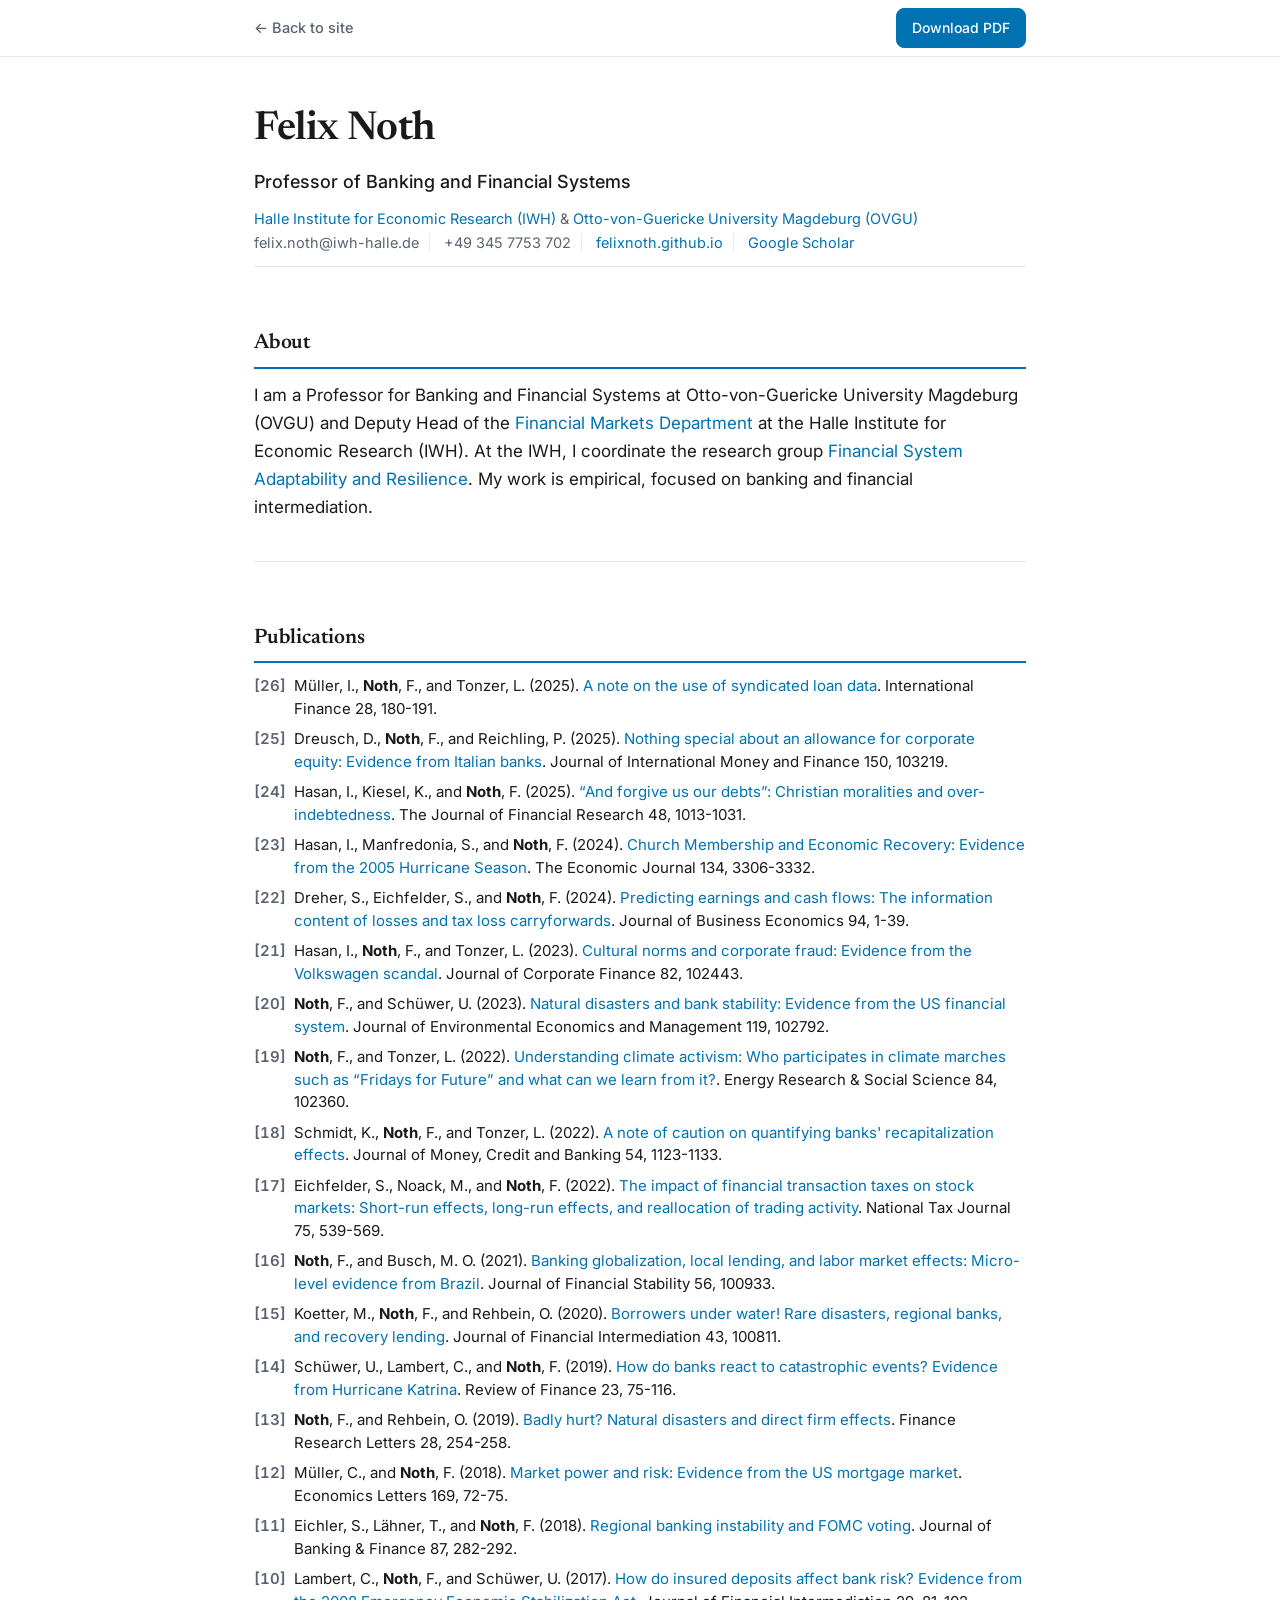
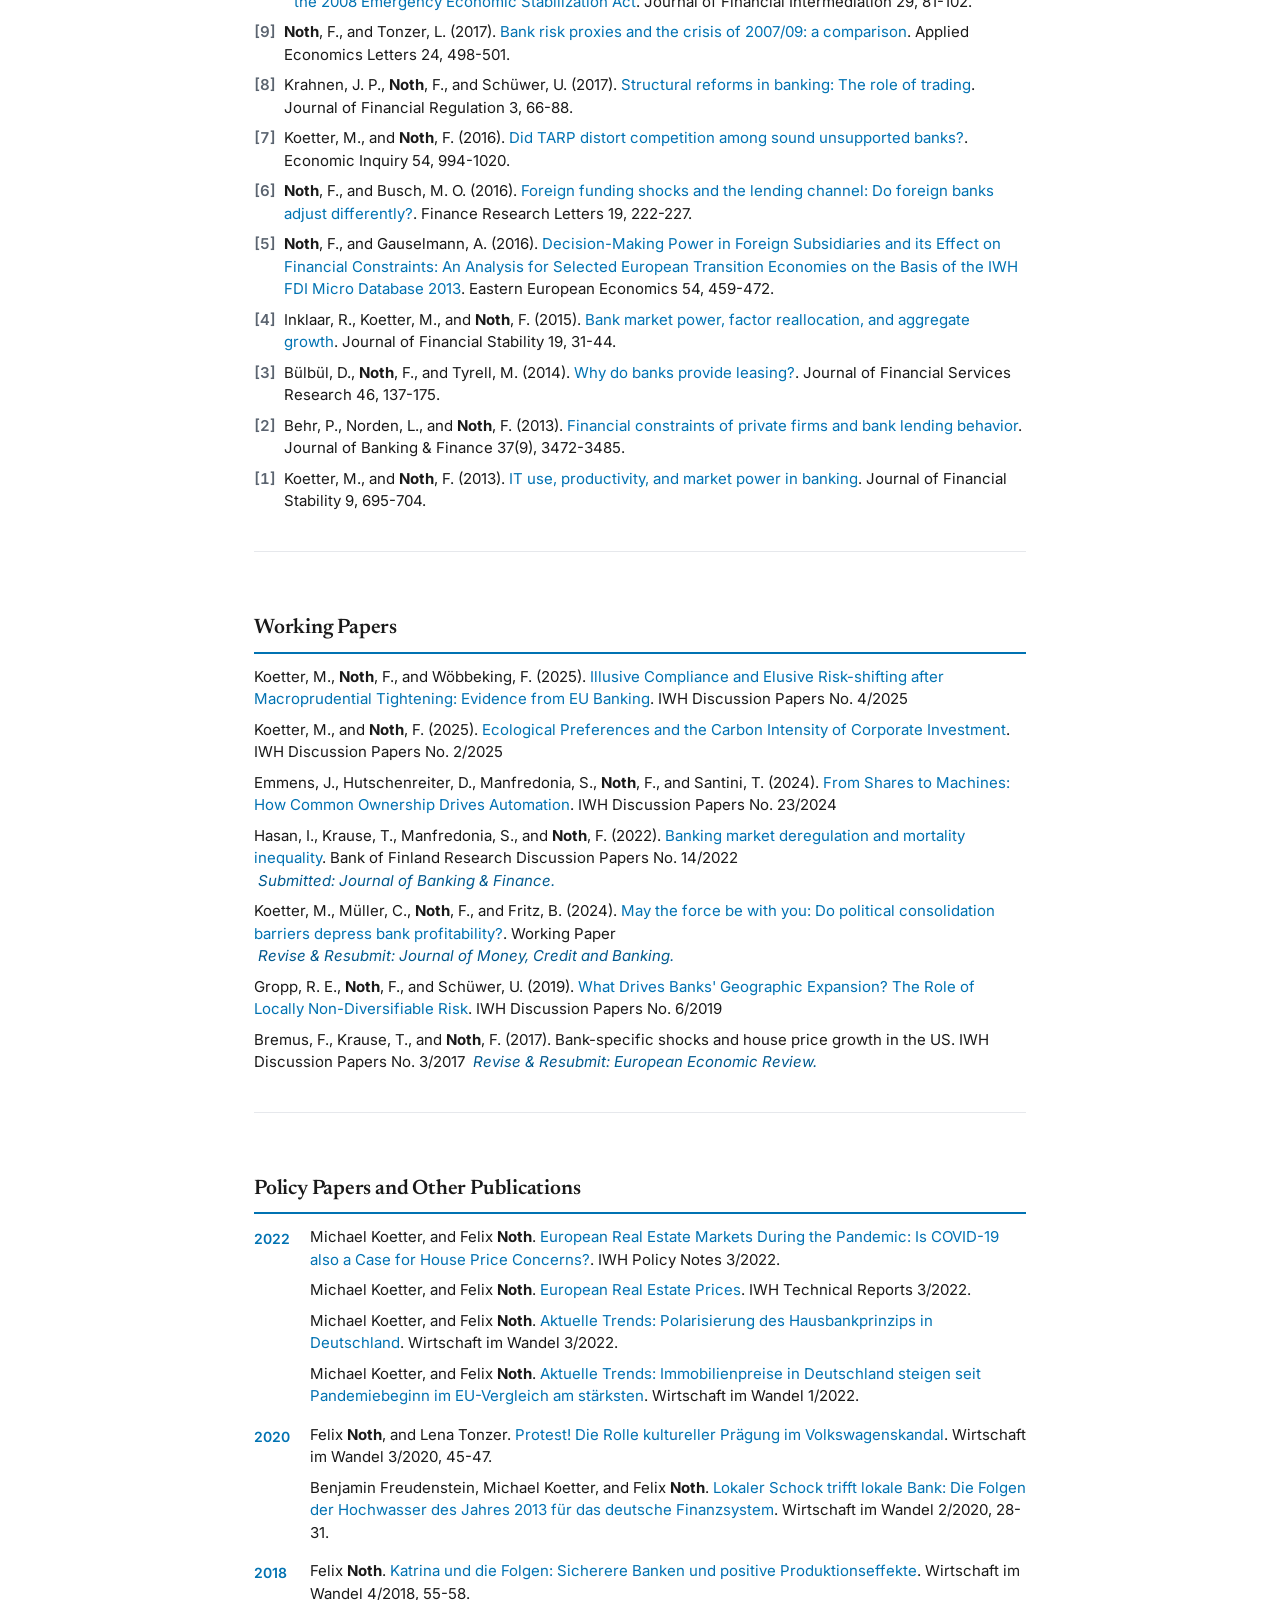
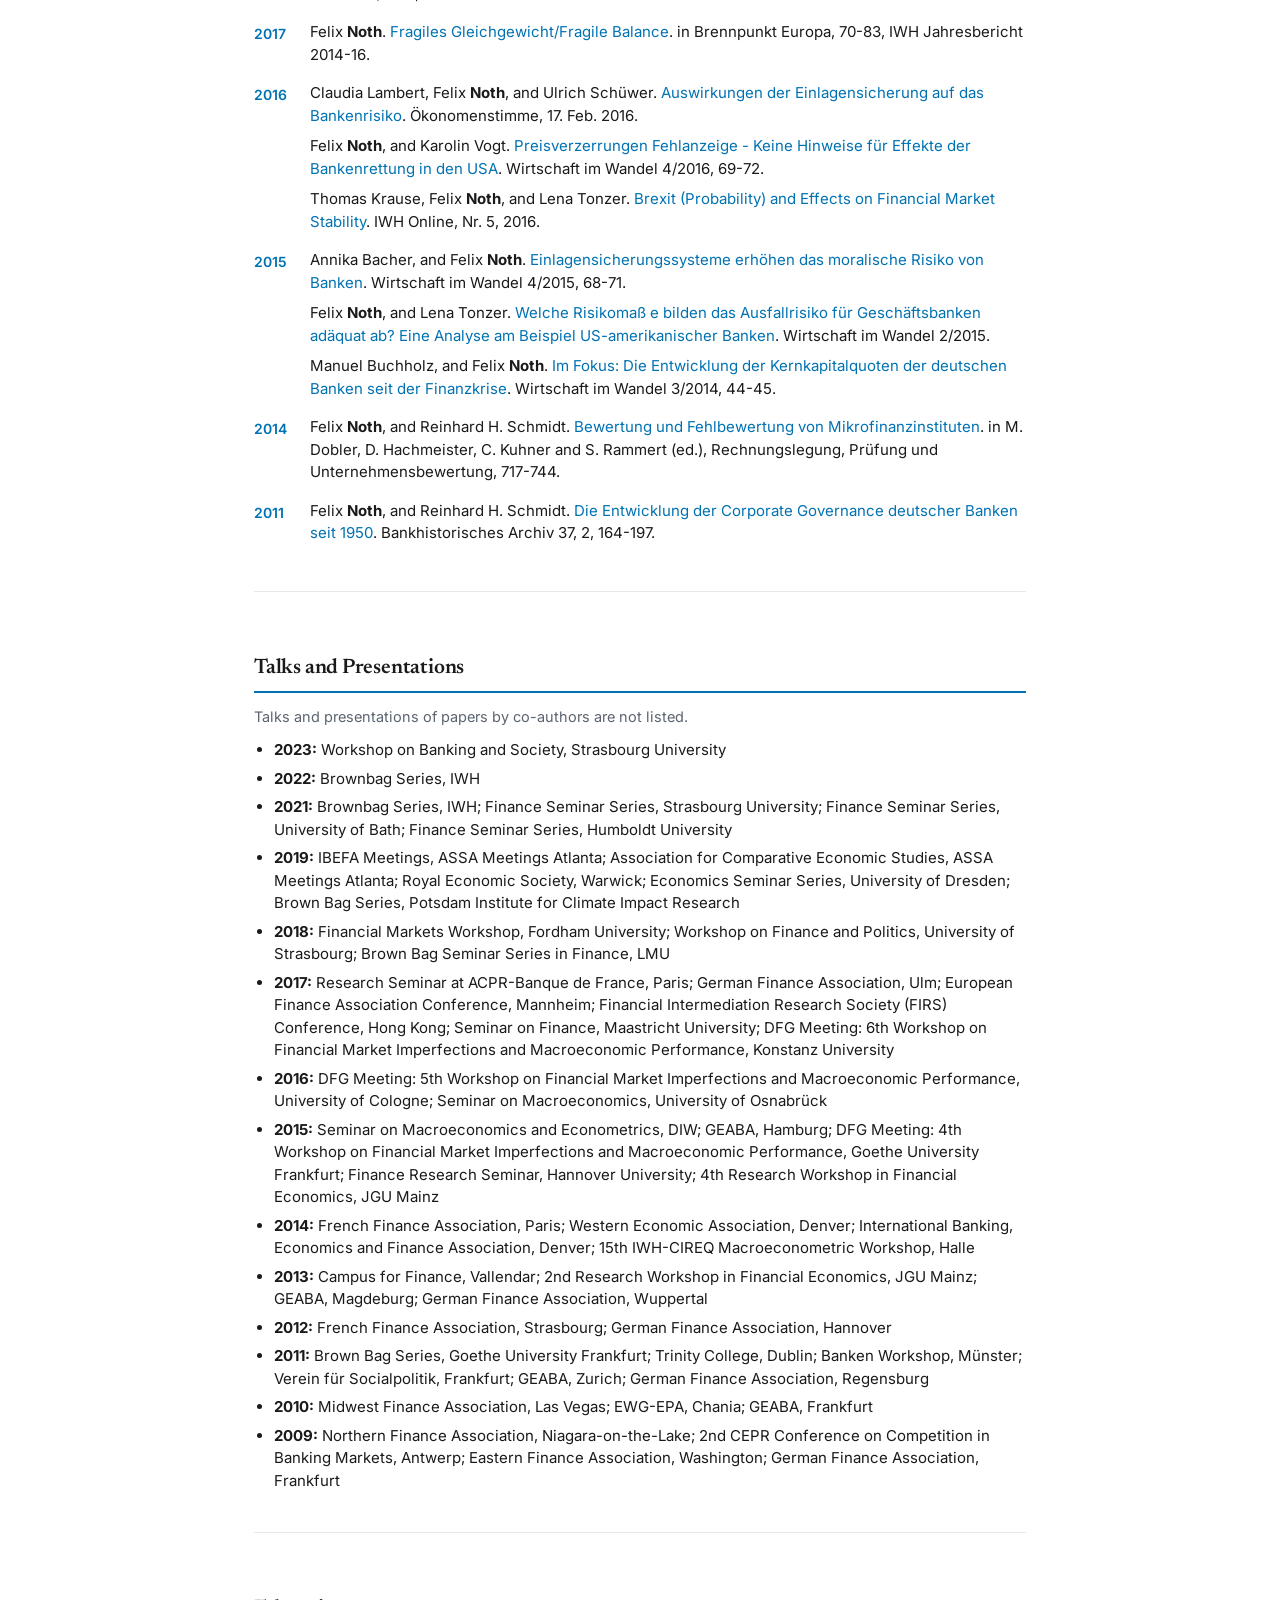
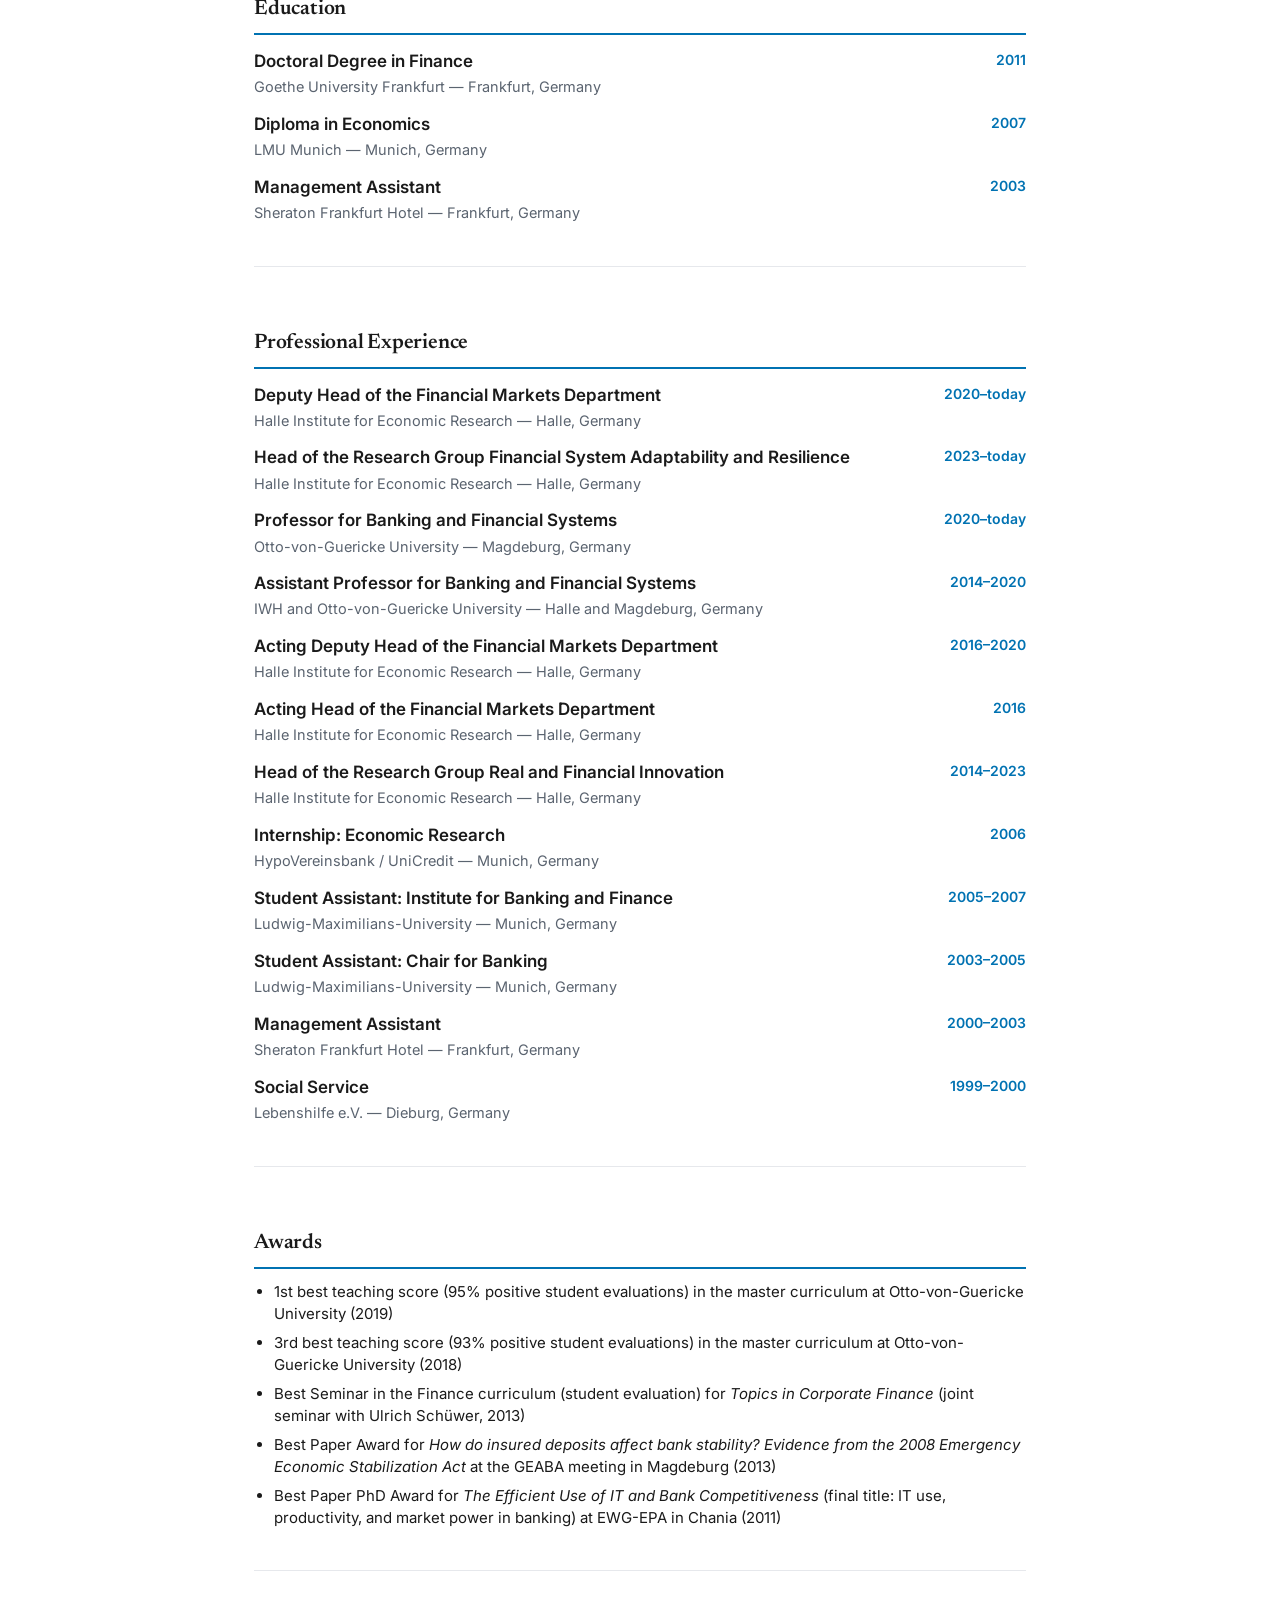
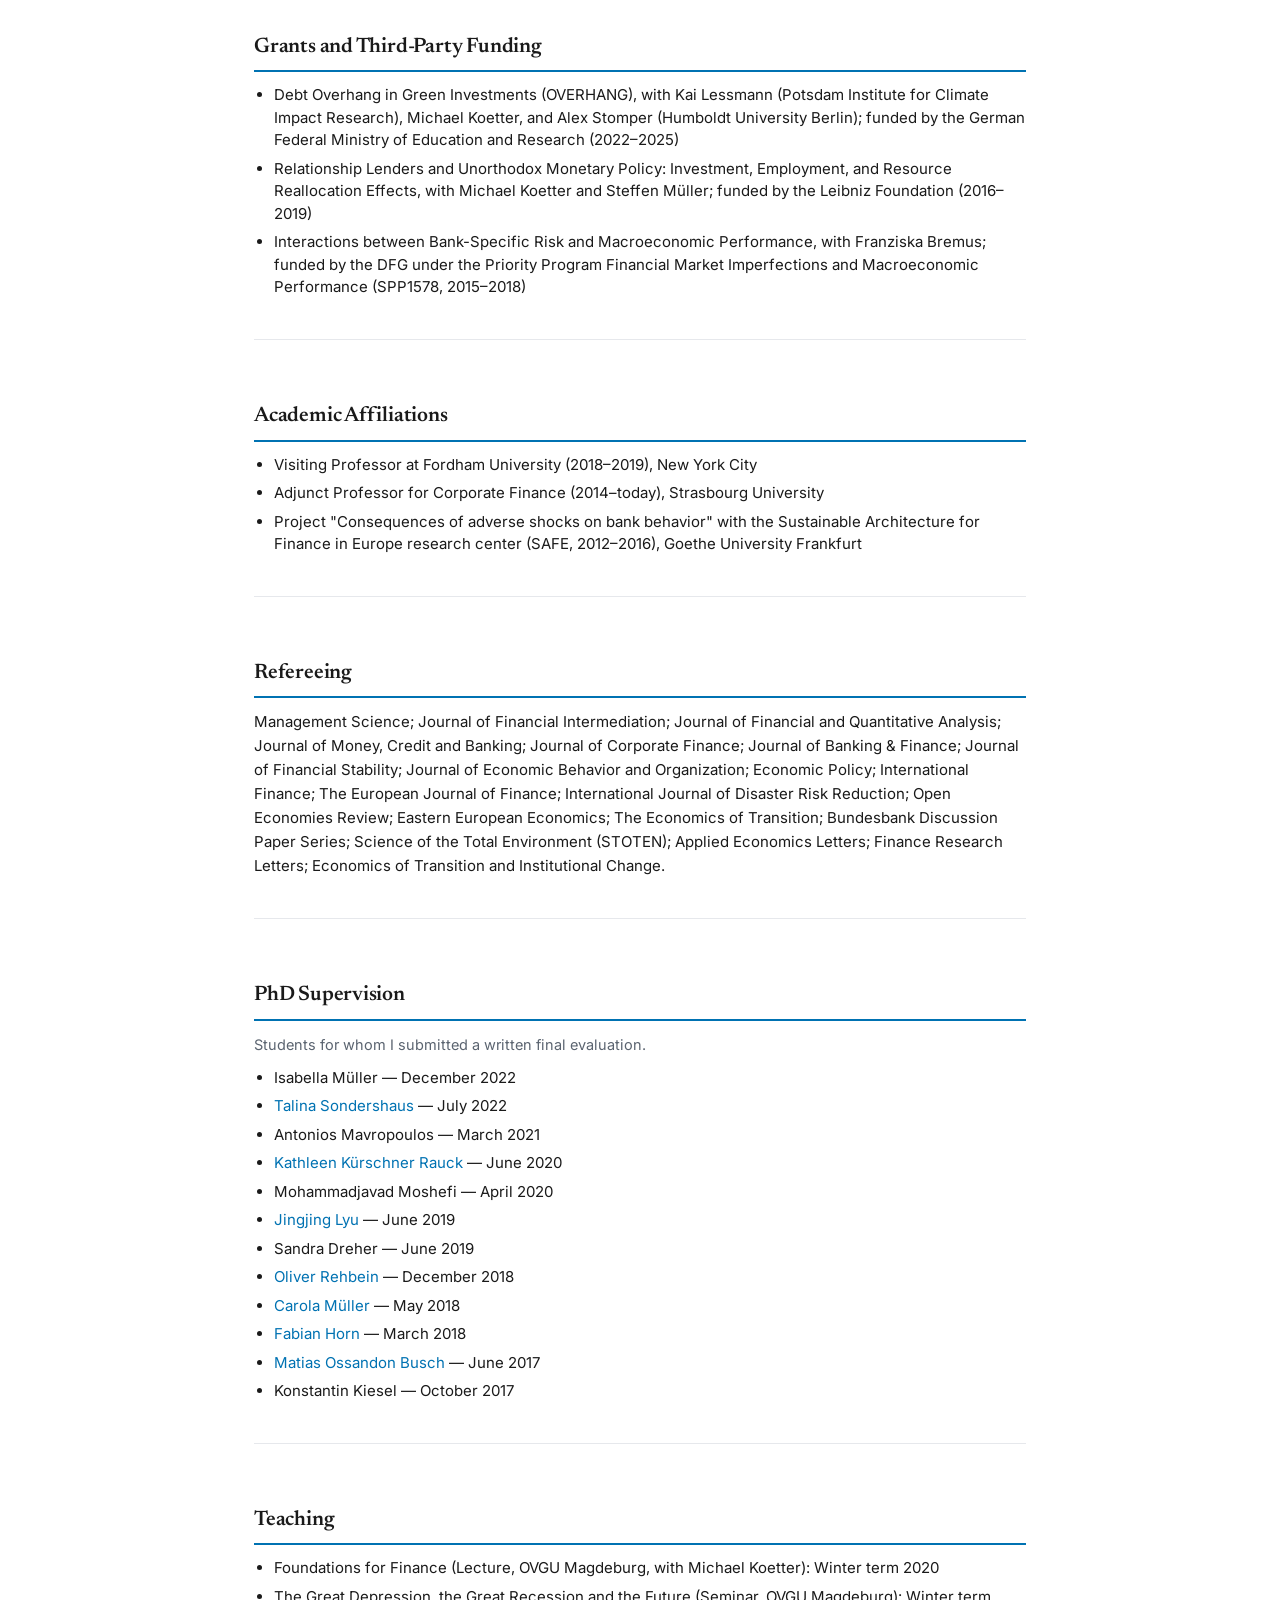
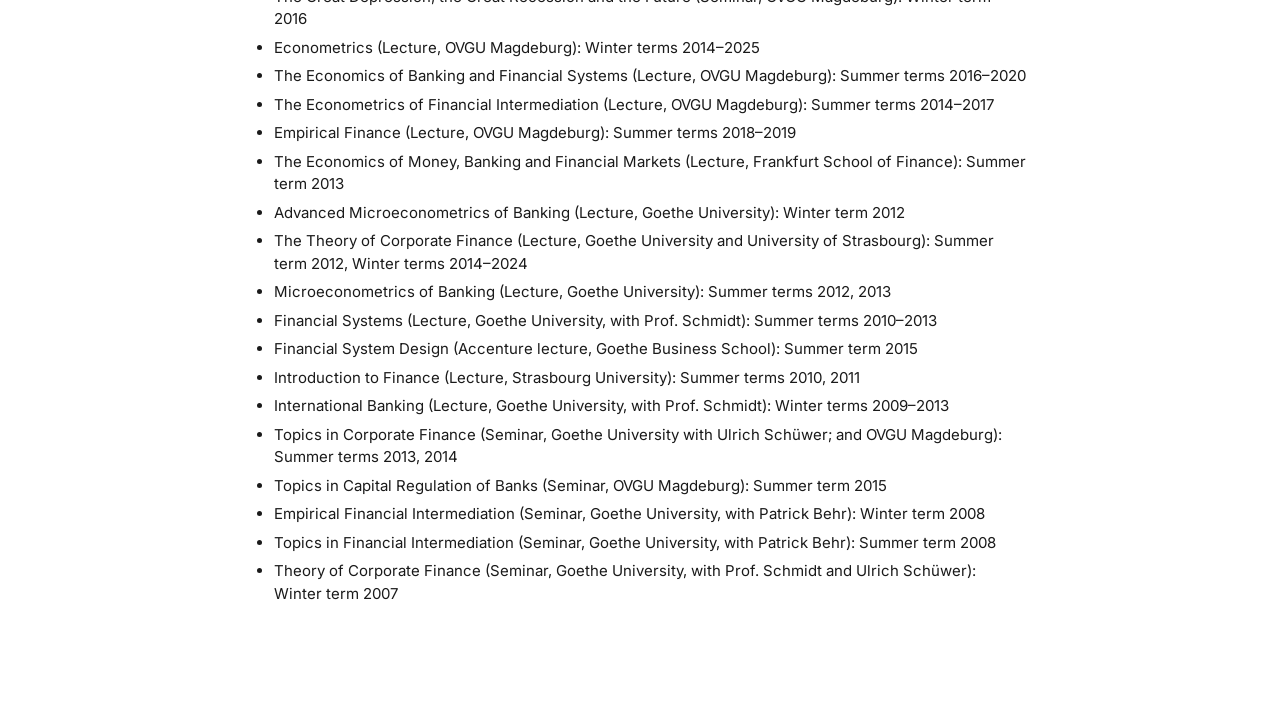
==== cv.html @ f8ae1252 "add CV page" ====
<!DOCTYPE html>
<html lang="en">
<head>
  <meta charset="utf-8">
  <meta name="viewport" content="width=device-width, initial-scale=1">
  <title>Felix Noth — Curriculum Vitae</title>
  <meta name="description" content="Curriculum Vitae — Felix Noth, Professor of Banking and Financial Systems (IWH Halle & OVGU Magdeburg).">
  <link rel="preconnect" href="https://fonts.googleapis.com">
  <link rel="preconnect" href="https://fonts.gstatic.com" crossorigin>
  <link href="https://fonts.googleapis.com/css2?family=Newsreader:ital,opsz,wght@0,6..72,400;0,6..72,600;1,6..72,400&family=Inter:wght@400;500;600&display=swap" rel="stylesheet">
  <link rel="stylesheet" href="style.css">
  <style>
    /* ---- CV-specific layout (screen) ---- */
    .cv-toolbar {
      position: sticky; top: 0; z-index: 10;
      background: rgba(255,255,255,0.9); backdrop-filter: saturate(180%) blur(10px);
      border-bottom: 1px solid var(--line);
    }
    .cv-toolbar .wrap { display: flex; align-items: center; justify-content: space-between; height: 56px; }
    .cv-toolbar a.back { color: var(--muted); font-size: 14.5px; font-weight: 500; }
    .cv-toolbar a.back:hover { color: var(--accent); text-decoration: none; }
    .print-btn {
      border: 1px solid var(--accent); background: var(--accent); color: #fff;
      font: inherit; font-size: 14px; font-weight: 500; padding: 7px 15px;
      border-radius: 8px; cursor: pointer;
    }
    .print-btn:hover { background: var(--accent-dark); border-color: var(--accent-dark); }

    .cv { max-width: 820px; margin: 0 auto; padding: 40px 24px 60px; }
    .cv-head h1 { font-family: "Newsreader", Georgia, serif; font-size: 40px; font-weight: 600; margin: 0 0 4px; letter-spacing: -0.01em; }
    .cv-head .position { font-size: 18px; color: var(--ink); font-weight: 500; margin: 0 0 10px; }
    .cv-contact { color: var(--muted); font-size: 14.5px; line-height: 1.7; margin: 0; }
    .cv-contact a { color: var(--accent); }
    .cv-contact .sep { color: var(--line); margin: 0 8px; }

    .cv h2 {
      font-family: "Newsreader", Georgia, serif; font-size: 21px; font-weight: 600;
      margin: 30px 0 12px; padding-bottom: 5px; border-bottom: 2px solid var(--accent);
      letter-spacing: -0.01em;
    }
    .cv p { margin: 0 0 10px; }

    /* entry rows (education, experience) */
    .entry { display: flex; justify-content: space-between; gap: 20px; margin-bottom: 11px; }
    .entry .what { font-weight: 600; }
    .entry .with { color: var(--muted); font-size: 14.5px; }
    .entry .when { color: var(--accent); font-weight: 600; font-size: 14px; white-space: nowrap; padding-top: 1px; }

    /* publications */
    .cv-pub { display: flex; gap: 8px; margin-bottom: 8px; font-size: 15px; line-height: 1.5; }
    .cv-pub .num { color: var(--muted); font-variant-numeric: tabular-nums; font-weight: 600; flex: 0 0 auto; }
    .cv-year-group { display: flex; gap: 14px; margin-bottom: 8px; }
    .cv-year { color: var(--accent); font-weight: 600; font-size: 14px; flex: 0 0 42px; padding-top: 1px; }
    .status { font-style: italic; color: var(--accent-dark); }

    .cv ul.tight { margin: 0 0 10px; padding-left: 20px; }
    .cv ul.tight li { margin-bottom: 6px; font-size: 15px; line-height: 1.5; }
    .cv .talks li, .cv .teaching li { margin-bottom: 5px; }
    .cv .refereeing { font-size: 15px; line-height: 1.6; color: var(--ink); }
    .note { color: var(--muted); font-size: 14.5px; margin: -4px 0 10px; }

    /* ---- Print / PDF ---- */
    @media print {
      @page { size: A4; margin: 16mm 15mm; }
      html, body { background: #fff; }
      .cv-toolbar, .print-btn, .no-print { display: none !important; }
      .cv { max-width: none; margin: 0; padding: 0; }
      body { font-size: 10.5pt; line-height: 1.4; color: #000; }
      a { color: #000; text-decoration: none; }
      .cv-head h1 { font-size: 22pt; }
      .cv-head .position { font-size: 12pt; }
      .cv-contact { font-size: 9pt; }
      .cv h2 { font-size: 13pt; margin: 16px 0 7px; break-after: avoid; }
      .entry, .cv-pub, .cv-year-group, li { break-inside: avoid; }
      .cv-pub, .cv ul.tight li { font-size: 9.5pt; margin-bottom: 4px; }
      .status, .entry .when, .cv-year, .cv-pub .num { color: #000; }
      .entry .with, .cv-contact, .note { color: #333; }
    }
  </style>
</head>
<body>

  <div class="cv-toolbar no-print">
    <div class="wrap" style="max-width:820px;">
      <a href="index.html" class="back">&larr; Back to site</a>
      <button class="print-btn" onclick="window.print()">Download PDF</button>
    </div>
  </div>

  <main class="cv">

    <header class="cv-head">
      <h1>Felix Noth</h1>
      <p class="position">Professor of Banking and Financial Systems</p>
      <p class="cv-contact">
        <a href="https://www.iwh-halle.de/en/about-the-iwh/team/detail/felix-noth" target="_blank" rel="noopener">Halle Institute for Economic Research (IWH)</a>
        &amp;
        <a href="https://www.ovgu.de/Noth.html" target="_blank" rel="noopener">Otto-von-Guericke University Magdeburg (OVGU)</a>
        <br>
        <span>felix.noth@iwh-halle.de</span><span class="sep">|</span>
        <span>+49 345 7753 702</span><span class="sep">|</span>
        <a href="https://felixnoth.github.io" target="_blank" rel="noopener">felixnoth.github.io</a><span class="sep">|</span>
        <a href="https://scholar.google.de/citations?user=FFjJKUEAAAAJ&hl=de" target="_blank" rel="noopener">Google Scholar</a>
      </p>
    </header>

    <section>
      <h2>About</h2>
      <p>I am a Professor for Banking and Financial Systems at Otto-von-Guericke University Magdeburg (OVGU) and Deputy Head of the <a href="https://www.iwh-halle.de/en/about-the-iwh/research-departments/detail/financial-markets" target="_blank" rel="noopener">Financial Markets Department</a> at the Halle Institute for Economic Research (IWH). At the IWH, I coordinate the research group <a href="https://www.iwh-halle.de/en/research/research-groups/detail/financial-system-adaptability-and-resilience" target="_blank" rel="noopener">Financial System Adaptability and Resilience</a>. My work is empirical, focused on banking and financial intermediation.</p>
    </section>

    <section>
      <h2>Publications</h2>
      <div id="cv-publications" class="bib-target"></div>
    </section>

    <section>
      <h2>Working Papers</h2>
      <div id="cv-working-papers" class="bib-target"></div>
    </section>

    <section>
      <h2>Policy Papers and Other Publications</h2>
      <div id="cv-other" class="bib-target"></div>
    </section>

    <section>
      <h2>Talks and Presentations</h2>
      <p class="note">Talks and presentations of papers by co-authors are not listed.</p>
      <ul class="tight talks">
        <li><strong>2023:</strong> Workshop on Banking and Society, Strasbourg University</li>
        <li><strong>2022:</strong> Brownbag Series, IWH</li>
        <li><strong>2021:</strong> Brownbag Series, IWH; Finance Seminar Series, Strasbourg University; Finance Seminar Series, University of Bath; Finance Seminar Series, Humboldt University</li>
        <li><strong>2019:</strong> IBEFA Meetings, ASSA Meetings Atlanta; Association for Comparative Economic Studies, ASSA Meetings Atlanta; Royal Economic Society, Warwick; Economics Seminar Series, University of Dresden; Brown Bag Series, Potsdam Institute for Climate Impact Research</li>
        <li><strong>2018:</strong> Financial Markets Workshop, Fordham University; Workshop on Finance and Politics, University of Strasbourg; Brown Bag Seminar Series in Finance, LMU</li>
        <li><strong>2017:</strong> Research Seminar at ACPR-Banque de France, Paris; German Finance Association, Ulm; European Finance Association Conference, Mannheim; Financial Intermediation Research Society (FIRS) Conference, Hong Kong; Seminar on Finance, Maastricht University; DFG Meeting: 6th Workshop on Financial Market Imperfections and Macroeconomic Performance, Konstanz University</li>
        <li><strong>2016:</strong> DFG Meeting: 5th Workshop on Financial Market Imperfections and Macroeconomic Performance, University of Cologne; Seminar on Macroeconomics, University of Osnabrück</li>
        <li><strong>2015:</strong> Seminar on Macroeconomics and Econometrics, DIW; GEABA, Hamburg; DFG Meeting: 4th Workshop on Financial Market Imperfections and Macroeconomic Performance, Goethe University Frankfurt; Finance Research Seminar, Hannover University; 4th Research Workshop in Financial Economics, JGU Mainz</li>
        <li><strong>2014:</strong> French Finance Association, Paris; Western Economic Association, Denver; International Banking, Economics and Finance Association, Denver; 15th IWH-CIREQ Macroeconometric Workshop, Halle</li>
        <li><strong>2013:</strong> Campus for Finance, Vallendar; 2nd Research Workshop in Financial Economics, JGU Mainz; GEABA, Magdeburg; German Finance Association, Wuppertal</li>
        <li><strong>2012:</strong> French Finance Association, Strasbourg; German Finance Association, Hannover</li>
        <li><strong>2011:</strong> Brown Bag Series, Goethe University Frankfurt; Trinity College, Dublin; Banken Workshop, Münster; Verein für Socialpolitik, Frankfurt; GEABA, Zurich; German Finance Association, Regensburg</li>
        <li><strong>2010:</strong> Midwest Finance Association, Las Vegas; EWG-EPA, Chania; GEABA, Frankfurt</li>
        <li><strong>2009:</strong> Northern Finance Association, Niagara-on-the-Lake; 2nd CEPR Conference on Competition in Banking Markets, Antwerp; Eastern Finance Association, Washington; German Finance Association, Frankfurt</li>
      </ul>
    </section>

    <section>
      <h2>Education</h2>
      <div class="entry"><div><div class="what">Doctoral Degree in Finance</div><div class="with">Goethe University Frankfurt — Frankfurt, Germany</div></div><div class="when">2011</div></div>
      <div class="entry"><div><div class="what">Diploma in Economics</div><div class="with">LMU Munich — Munich, Germany</div></div><div class="when">2007</div></div>
      <div class="entry"><div><div class="what">Management Assistant</div><div class="with">Sheraton Frankfurt Hotel — Frankfurt, Germany</div></div><div class="when">2003</div></div>
    </section>

    <section>
      <h2>Professional Experience</h2>
      <div class="entry"><div><div class="what">Deputy Head of the Financial Markets Department</div><div class="with">Halle Institute for Economic Research — Halle, Germany</div></div><div class="when">2020–today</div></div>
      <div class="entry"><div><div class="what">Head of the Research Group Financial System Adaptability and Resilience</div><div class="with">Halle Institute for Economic Research — Halle, Germany</div></div><div class="when">2023–today</div></div>
      <div class="entry"><div><div class="what">Professor for Banking and Financial Systems</div><div class="with">Otto-von-Guericke University — Magdeburg, Germany</div></div><div class="when">2020–today</div></div>
      <div class="entry"><div><div class="what">Assistant Professor for Banking and Financial Systems</div><div class="with">IWH and Otto-von-Guericke University — Halle and Magdeburg, Germany</div></div><div class="when">2014–2020</div></div>
      <div class="entry"><div><div class="what">Acting Deputy Head of the Financial Markets Department</div><div class="with">Halle Institute for Economic Research — Halle, Germany</div></div><div class="when">2016–2020</div></div>
      <div class="entry"><div><div class="what">Acting Head of the Financial Markets Department</div><div class="with">Halle Institute for Economic Research — Halle, Germany</div></div><div class="when">2016</div></div>
      <div class="entry"><div><div class="what">Head of the Research Group Real and Financial Innovation</div><div class="with">Halle Institute for Economic Research — Halle, Germany</div></div><div class="when">2014–2023</div></div>
      <div class="entry"><div><div class="what">Internship: Economic Research</div><div class="with">HypoVereinsbank / UniCredit — Munich, Germany</div></div><div class="when">2006</div></div>
      <div class="entry"><div><div class="what">Student Assistant: Institute for Banking and Finance</div><div class="with">Ludwig-Maximilians-University — Munich, Germany</div></div><div class="when">2005–2007</div></div>
      <div class="entry"><div><div class="what">Student Assistant: Chair for Banking</div><div class="with">Ludwig-Maximilians-University — Munich, Germany</div></div><div class="when">2003–2005</div></div>
      <div class="entry"><div><div class="what">Management Assistant</div><div class="with">Sheraton Frankfurt Hotel — Frankfurt, Germany</div></div><div class="when">2000–2003</div></div>
      <div class="entry"><div><div class="what">Social Service</div><div class="with">Lebenshilfe e.V. — Dieburg, Germany</div></div><div class="when">1999–2000</div></div>
    </section>

    <section>
      <h2>Awards</h2>
      <ul class="tight">
        <li>1st best teaching score (95% positive student evaluations) in the master curriculum at Otto-von-Guericke University (2019)</li>
        <li>3rd best teaching score (93% positive student evaluations) in the master curriculum at Otto-von-Guericke University (2018)</li>
        <li>Best Seminar in the Finance curriculum (student evaluation) for <em>Topics in Corporate Finance</em> (joint seminar with Ulrich Schüwer, 2013)</li>
        <li>Best Paper Award for <em>How do insured deposits affect bank stability? Evidence from the 2008 Emergency Economic Stabilization Act</em> at the GEABA meeting in Magdeburg (2013)</li>
        <li>Best Paper PhD Award for <em>The Efficient Use of IT and Bank Competitiveness</em> (final title: IT use, productivity, and market power in banking) at EWG-EPA in Chania (2011)</li>
      </ul>
    </section>

    <section>
      <h2>Grants and Third-Party Funding</h2>
      <ul class="tight">
        <li>Debt Overhang in Green Investments (OVERHANG), with Kai Lessmann (Potsdam Institute for Climate Impact Research), Michael Koetter, and Alex Stomper (Humboldt University Berlin); funded by the German Federal Ministry of Education and Research (2022–2025)</li>
        <li>Relationship Lenders and Unorthodox Monetary Policy: Investment, Employment, and Resource Reallocation Effects, with Michael Koetter and Steffen Müller; funded by the Leibniz Foundation (2016–2019)</li>
        <li>Interactions between Bank-Specific Risk and Macroeconomic Performance, with Franziska Bremus; funded by the DFG under the Priority Program Financial Market Imperfections and Macroeconomic Performance (SPP1578, 2015–2018)</li>
      </ul>
    </section>

    <section>
      <h2>Academic Affiliations</h2>
      <ul class="tight">
        <li>Visiting Professor at Fordham University (2018–2019), New York City</li>
        <li>Adjunct Professor for Corporate Finance (2014–today), Strasbourg University</li>
        <li>Project "Consequences of adverse shocks on bank behavior" with the Sustainable Architecture for Finance in Europe research center (SAFE, 2012–2016), Goethe University Frankfurt</li>
      </ul>
    </section>

    <section>
      <h2>Refereeing</h2>
      <p class="refereeing">Management Science; Journal of Financial Intermediation; Journal of Financial and Quantitative Analysis; Journal of Money, Credit and Banking; Journal of Corporate Finance; Journal of Banking &amp; Finance; Journal of Financial Stability; Journal of Economic Behavior and Organization; Economic Policy; International Finance; The European Journal of Finance; International Journal of Disaster Risk Reduction; Open Economies Review; Eastern European Economics; The Economics of Transition; Bundesbank Discussion Paper Series; Science of the Total Environment (STOTEN); Applied Economics Letters; Finance Research Letters; Economics of Transition and Institutional Change.</p>
    </section>

    <section>
      <h2>PhD Supervision</h2>
      <p class="note">Students for whom I submitted a written final evaluation.</p>
      <ul class="tight">
        <li>Isabella Müller — December 2022</li>
        <li><a href="https://sites.google.com/view/talinasondershaus/home" target="_blank" rel="noopener">Talina Sondershaus</a> — July 2022</li>
        <li>Antonios Mavropoulos — March 2021</li>
        <li><a href="https://www.unisg.ch/de/universitaet/ueber-uns/organisation/detail/person-id/7962ff02-e62f-43b9-b839-53fd1760ce54/" target="_blank" rel="noopener">Kathleen Kürschner Rauck</a> — June 2020</li>
        <li>Mohammadjavad Moshefi — April 2020</li>
        <li><a href="https://www.wiwi.uni-muenster.de/oeew/de/dr-jingjing-lyu" target="_blank" rel="noopener">Jingjing Lyu</a> — June 2019</li>
        <li>Sandra Dreher — June 2019</li>
        <li><a href="https://sites.google.com/site/oliverrehbeinfin/home" target="_blank" rel="noopener">Oliver Rehbein</a> — December 2018</li>
        <li><a href="https://carolamueller.weebly.com/" target="_blank" rel="noopener">Carola Müller</a> — May 2018</li>
        <li><a href="https://de.linkedin.com/in/dr-fabian-horn-b56221a9" target="_blank" rel="noopener">Fabian Horn</a> — March 2018</li>
        <li><a href="https://ossandon-busch.weebly.com/" target="_blank" rel="noopener">Matias Ossandon Busch</a> — June 2017</li>
        <li>Konstantin Kiesel — October 2017</li>
      </ul>
    </section>

    <section>
      <h2>Teaching</h2>
      <ul class="tight teaching">
        <li>Foundations for Finance (Lecture, OVGU Magdeburg, with Michael Koetter): Winter term 2020</li>
        <li>The Great Depression, the Great Recession and the Future (Seminar, OVGU Magdeburg): Winter term 2016</li>
        <li>Econometrics (Lecture, OVGU Magdeburg): Winter terms 2014–2025</li>
        <li>The Economics of Banking and Financial Systems (Lecture, OVGU Magdeburg): Summer terms 2016–2020</li>
        <li>The Econometrics of Financial Intermediation (Lecture, OVGU Magdeburg): Summer terms 2014–2017</li>
        <li>Empirical Finance (Lecture, OVGU Magdeburg): Summer terms 2018–2019</li>
        <li>The Economics of Money, Banking and Financial Markets (Lecture, Frankfurt School of Finance): Summer term 2013</li>
        <li>Advanced Microeconometrics of Banking (Lecture, Goethe University): Winter term 2012</li>
        <li>The Theory of Corporate Finance (Lecture, Goethe University and University of Strasbourg): Summer term 2012, Winter terms 2014–2024</li>
        <li>Microeconometrics of Banking (Lecture, Goethe University): Summer terms 2012, 2013</li>
        <li>Financial Systems (Lecture, Goethe University, with Prof. Schmidt): Summer terms 2010–2013</li>
        <li>Financial System Design (Accenture lecture, Goethe Business School): Summer term 2015</li>
        <li>Introduction to Finance (Lecture, Strasbourg University): Summer terms 2010, 2011</li>
        <li>International Banking (Lecture, Goethe University, with Prof. Schmidt): Winter terms 2009–2013</li>
        <li>Topics in Corporate Finance (Seminar, Goethe University with Ulrich Schüwer; and OVGU Magdeburg): Summer terms 2013, 2014</li>
        <li>Topics in Capital Regulation of Banks (Seminar, OVGU Magdeburg): Summer term 2015</li>
        <li>Empirical Financial Intermediation (Seminar, Goethe University, with Patrick Behr): Winter term 2008</li>
        <li>Topics in Financial Intermediation (Seminar, Goethe University, with Patrick Behr): Summer term 2008</li>
        <li>Theory of Corporate Finance (Seminar, Goethe University, with Prof. Schmidt and Ulrich Schüwer): Winter term 2007</li>
      </ul>
    </section>

  </main>

  <script src="cv.js"></script>
</body>
</html>
---- style.css ----
:root {
  --ink: #1a1a1a;
  --muted: #5b6470;
  --line: #e6e8ec;
  --bg: #ffffff;
  --bg-soft: #f7f8fa;
  --accent: #0072b2;        /* Okabe-Ito blue, colorblind-safe */
  --accent-dark: #005a8f;
  --maxw: 860px;
}

* { box-sizing: border-box; }

html { scroll-behavior: smooth; }

body {
  margin: 0;
  color: var(--ink);
  background: var(--bg);
  font-family: "Inter", -apple-system, BlinkMacSystemFont, "Segoe UI", Helvetica, Arial, sans-serif;
  font-size: 17px;
  line-height: 1.65;
  -webkit-font-smoothing: antialiased;
}

.wrap { max-width: var(--maxw); margin: 0 auto; padding: 0 24px; }

a { color: var(--accent); text-decoration: none; }
a:hover { color: var(--accent-dark); text-decoration: underline; }

/* ---------- Top nav ---------- */
.topnav {
  position: sticky; top: 0; z-index: 10;
  background: rgba(255,255,255,0.88);
  backdrop-filter: saturate(180%) blur(10px);
  border-bottom: 1px solid var(--line);
}
.nav-inner { display: flex; align-items: center; justify-content: space-between; height: 60px; }
.brand {
  font-family: "Newsreader", Georgia, serif;
  font-size: 21px; font-weight: 600; color: var(--ink);
}
.brand:hover { text-decoration: none; color: var(--accent); }
.topnav nav { display: flex; gap: 22px; }
.topnav nav a {
  color: var(--muted); font-size: 14.5px; font-weight: 500;
}
.topnav nav a:hover { color: var(--accent); text-decoration: none; }

/* ---------- Hero ---------- */
.hero {
  display: grid; grid-template-columns: 200px 1fr; gap: 40px;
  align-items: start; padding: 64px 0 32px;
}
.hero-photo img {
  width: 200px; height: 240px; object-fit: cover;
  border-radius: 10px; border: 1px solid var(--line);
}
.hero-photo.noimg {
  width: 200px; height: 240px; border-radius: 10px;
  background: linear-gradient(160deg, #eef1f5, #dfe4ea);
}
.hero-text h1 {
  font-family: "Newsreader", Georgia, serif;
  font-size: 44px; line-height: 1.05; margin: 0 0 6px; font-weight: 600;
  letter-spacing: -0.01em;
}
.tagline { font-size: 19px; margin: 0 0 2px; color: var(--ink); font-weight: 500; }
.affil { margin: 0 0 18px; color: var(--muted); font-size: 15px; }
.lede { margin: 0 0 14px; }
.lede a { font-weight: 500; }

.actions { display: flex; gap: 12px; margin: 22px 0 16px; flex-wrap: wrap; }
.btn {
  display: inline-block; padding: 9px 18px; border-radius: 8px;
  background: var(--accent); color: #fff; font-weight: 500; font-size: 15px;
  border: 1px solid var(--accent);
}
.btn:hover { background: var(--accent-dark); border-color: var(--accent-dark); text-decoration: none; color: #fff; }
.btn.ghost { background: transparent; color: var(--accent); }
.btn.ghost:hover { background: var(--bg-soft); color: var(--accent-dark); }
.contact { color: var(--muted); font-size: 15px; margin: 8px 0 0; }

/* ---------- Sections ---------- */
section { padding: 30px 0; border-top: 1px solid var(--line); }
#about { border-top: 0; }
h2 {
  font-family: "Newsreader", Georgia, serif;
  font-size: 28px; font-weight: 600; margin: 0 0 22px;
  letter-spacing: -0.01em;
}
h3 { font-size: 16px; letter-spacing: 0.04em; text-transform: uppercase; color: var(--muted); margin: 0 0 12px; }

/* ---------- Bio ---------- */
.bio-grid { display: grid; grid-template-columns: 1fr 1fr; gap: 40px; }
.timeline { list-style: none; margin: 0; padding: 0; }
.timeline li { margin-bottom: 14px; font-size: 15.5px; line-height: 1.5; }
.years { display: block; font-weight: 600; color: var(--accent); font-size: 13.5px; }

/* ---------- Publications ---------- */
.pub { margin: 0 0 20px; }
.pub .cite { margin: 0; }
.pub.numbered { display: grid; grid-template-columns: 42px 1fr; gap: 4px; }
.pub .num { color: var(--muted); font-variant-numeric: tabular-nums; font-weight: 600; }
.status {
  display: inline-block; margin-left: 4px;
  font-style: italic; color: var(--accent-dark);
}
details { margin-top: 6px; }
summary {
  cursor: pointer; color: var(--accent); font-size: 14px; font-weight: 500;
  width: fit-content;
}
summary:hover { color: var(--accent-dark); }
.abstract {
  margin: 8px 0 0; padding: 12px 16px;
  background: var(--bg-soft); border-radius: 8px;
  font-size: 15px; color: #33383f; line-height: 1.6;
}
.media { margin: 6px 0 0; padding-left: 18px; }
.media li { font-size: 14px; color: var(--muted); margin-bottom: 2px; }
.year-group { margin-bottom: 26px; }
.year-group .year {
  font-family: "Newsreader", Georgia, serif; text-transform: none;
  letter-spacing: 0; color: var(--ink); font-size: 20px;
  border-bottom: 1px solid var(--line); padding-bottom: 4px; margin-bottom: 14px;
}
.err { color: #b00020; font-size: 15px; }

/* ---------- Footer ---------- */
footer { border-top: 1px solid var(--line); padding: 28px 0 40px; margin-top: 20px; }
footer p { color: var(--muted); font-size: 14px; margin: 0; }

/* ---------- Responsive ---------- */
@media (max-width: 680px) {
  body { font-size: 16px; }
  .topnav nav { display: none; }
  .hero { grid-template-columns: 1fr; gap: 24px; padding: 40px 0 24px; }
  .hero-photo img, .hero-photo.noimg { width: 140px; height: 168px; }
  .hero-text h1 { font-size: 36px; }
  .bio-grid { grid-template-columns: 1fr; gap: 24px; }
  .pub.numbered { grid-template-columns: 34px 1fr; }
}
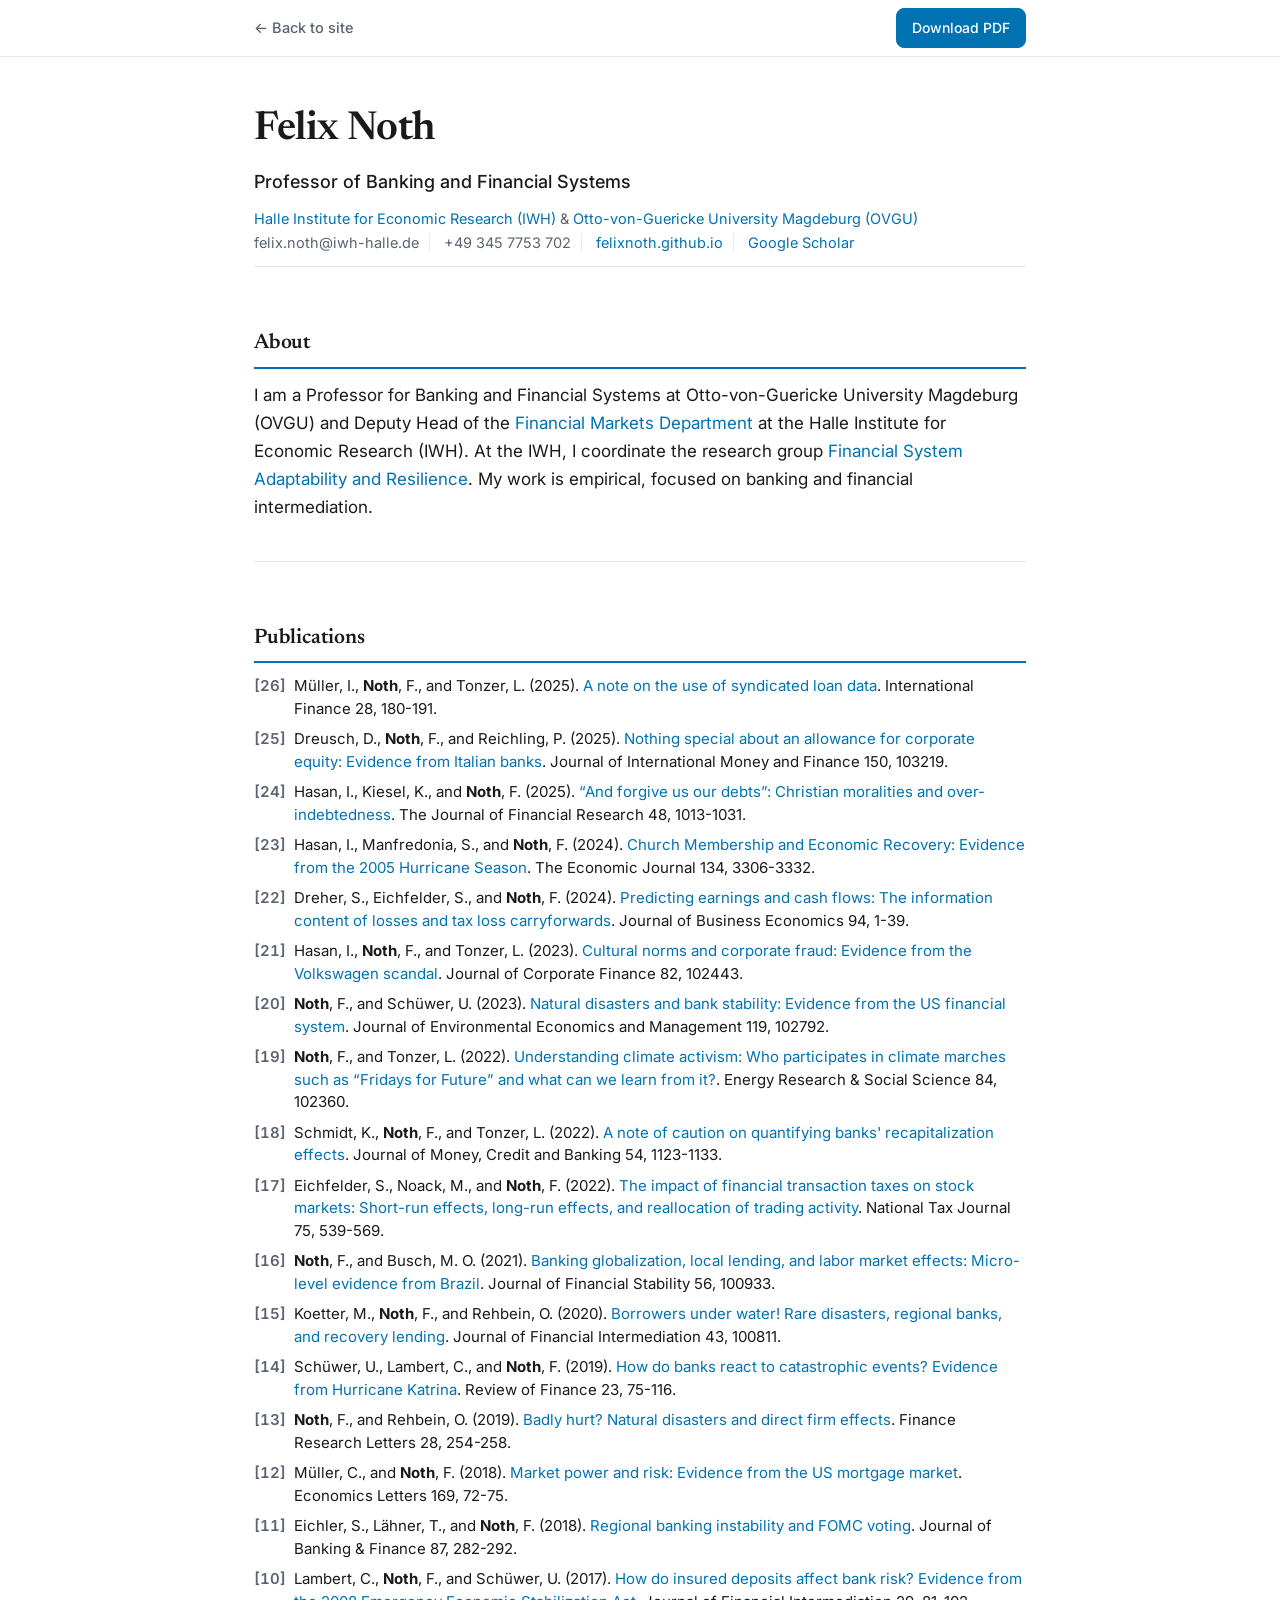
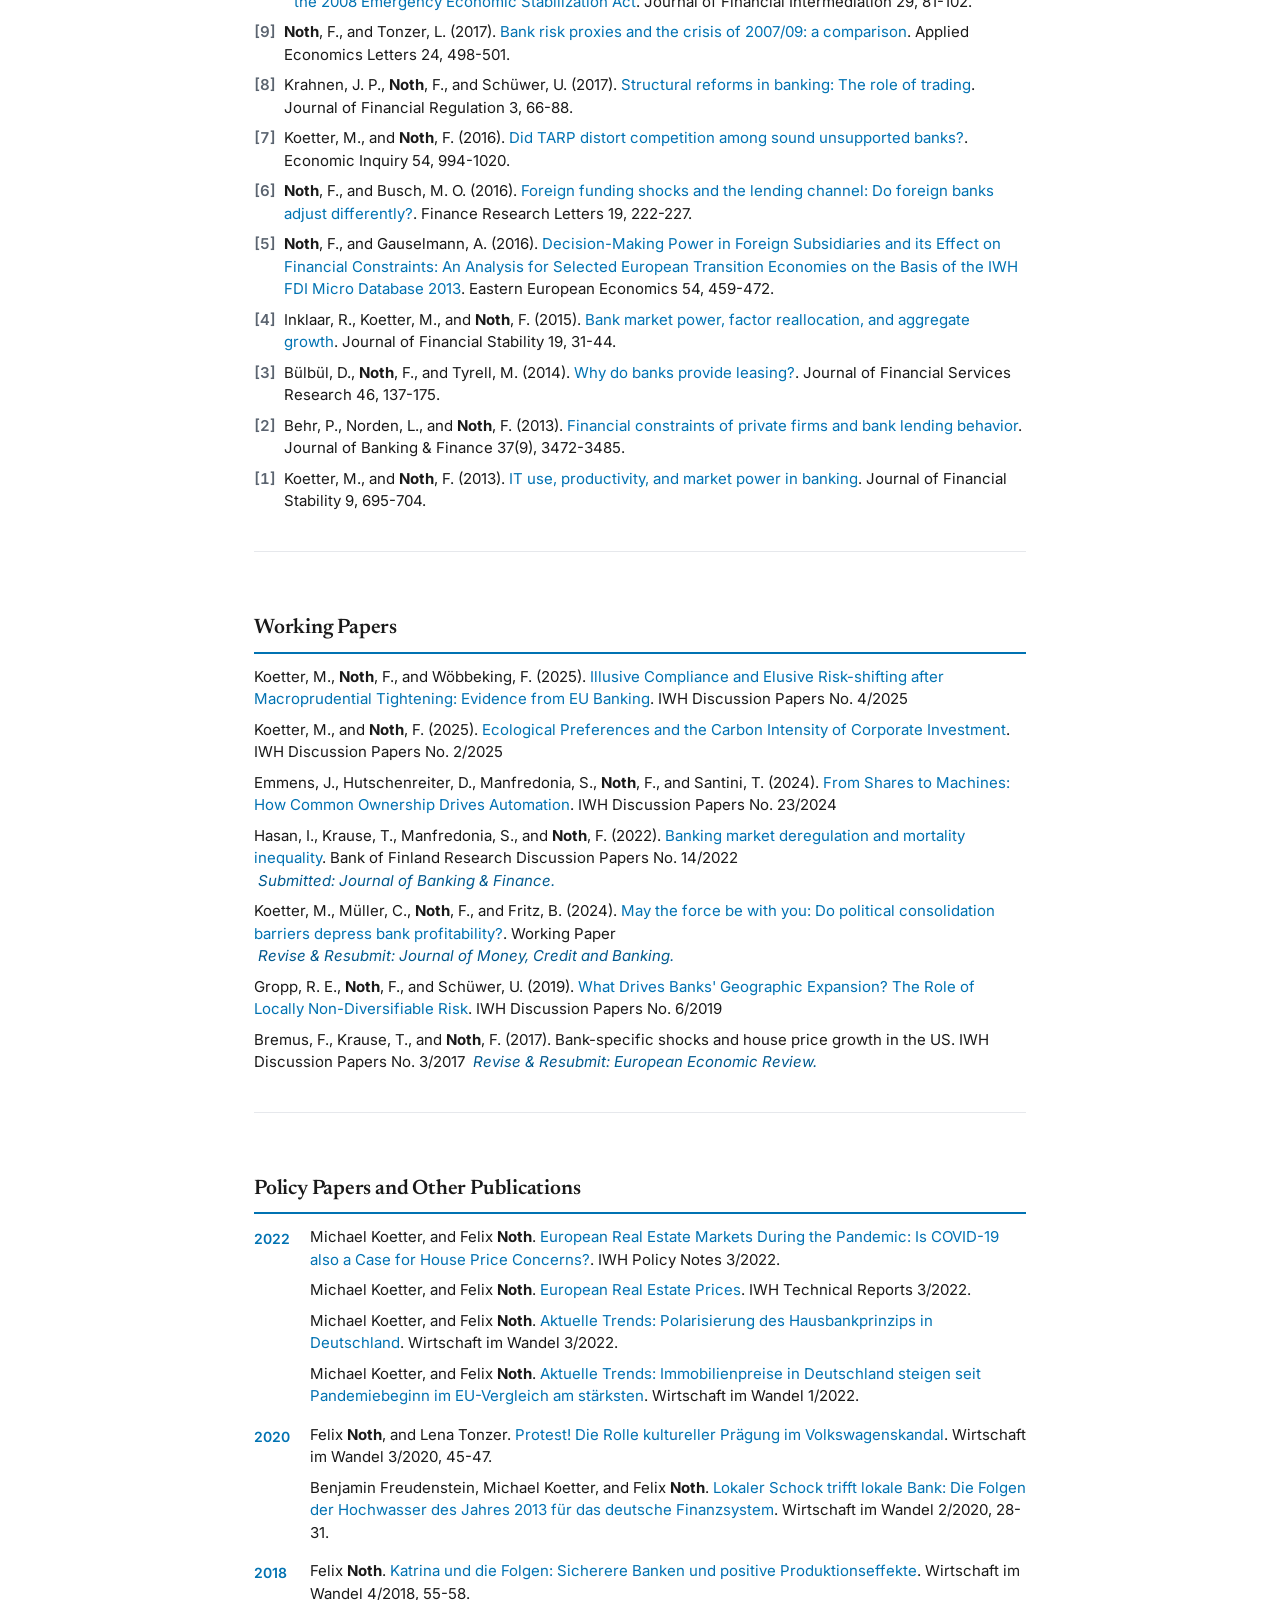
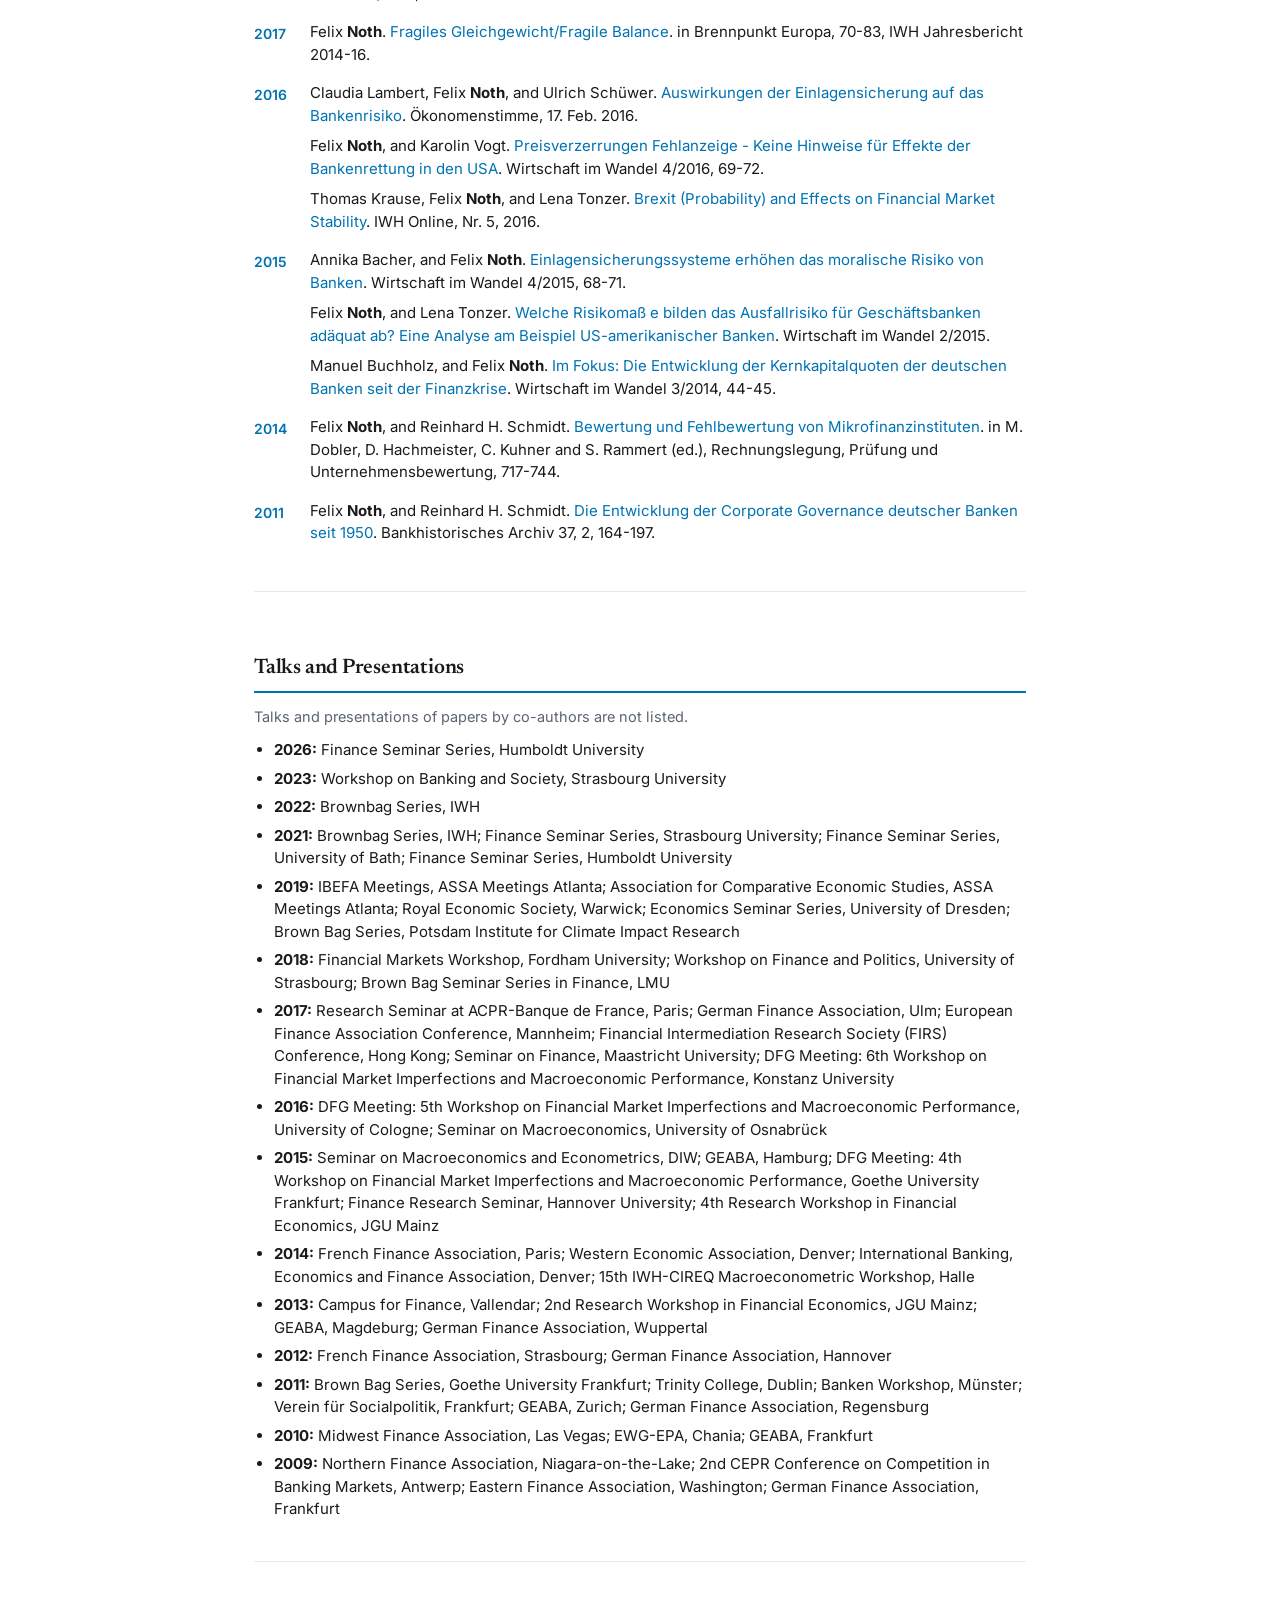
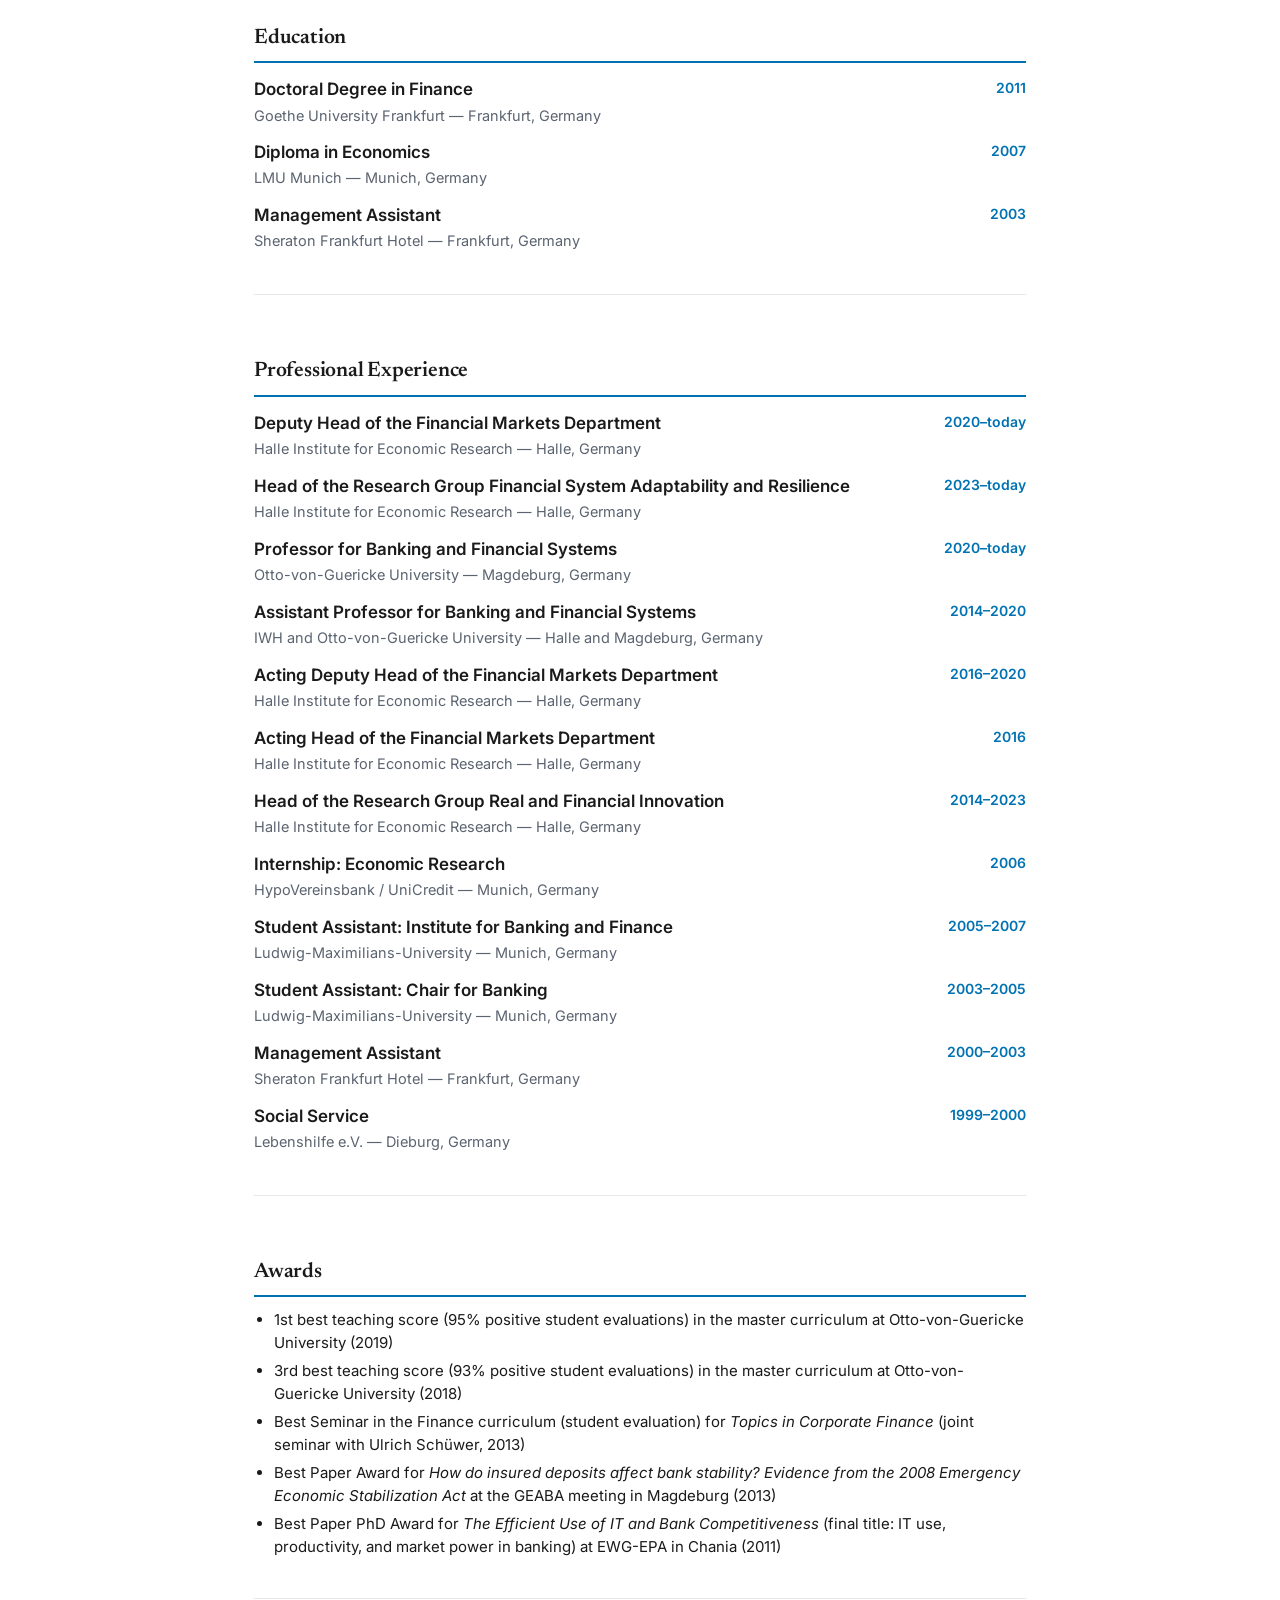
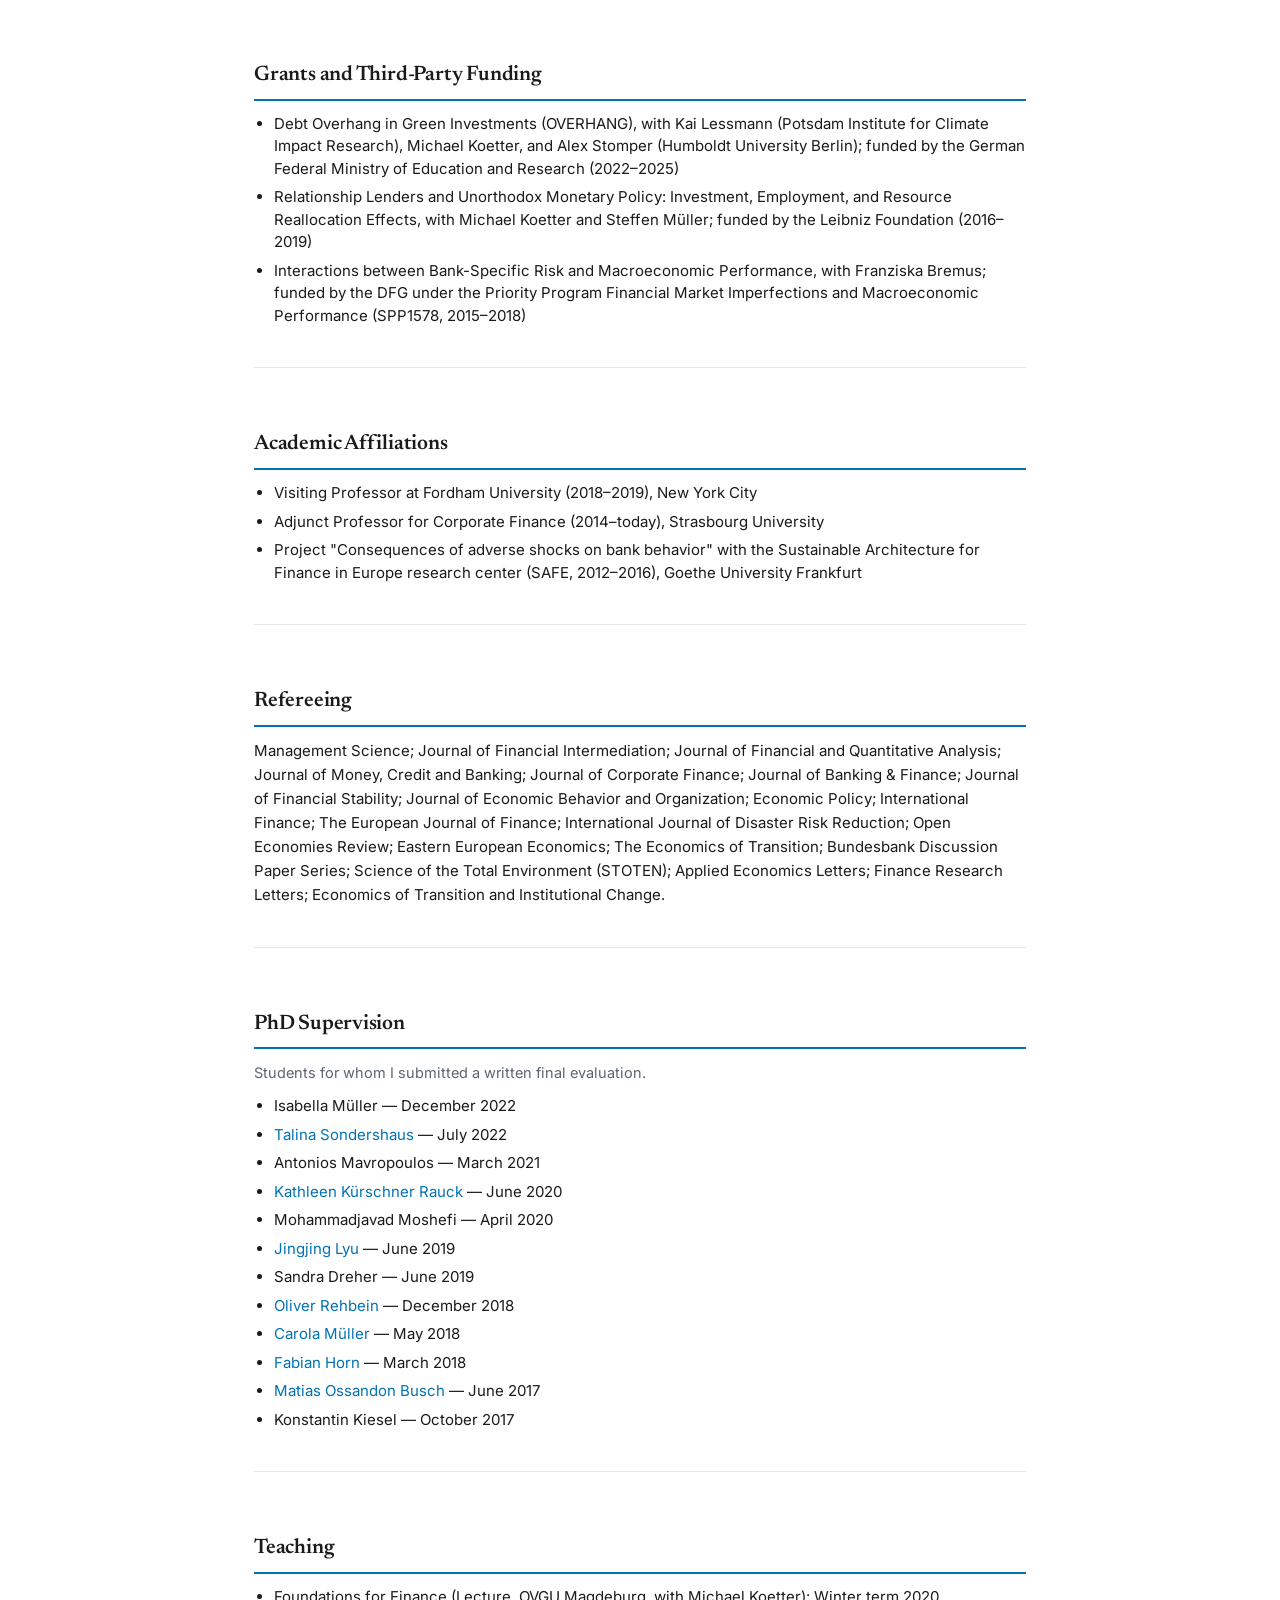
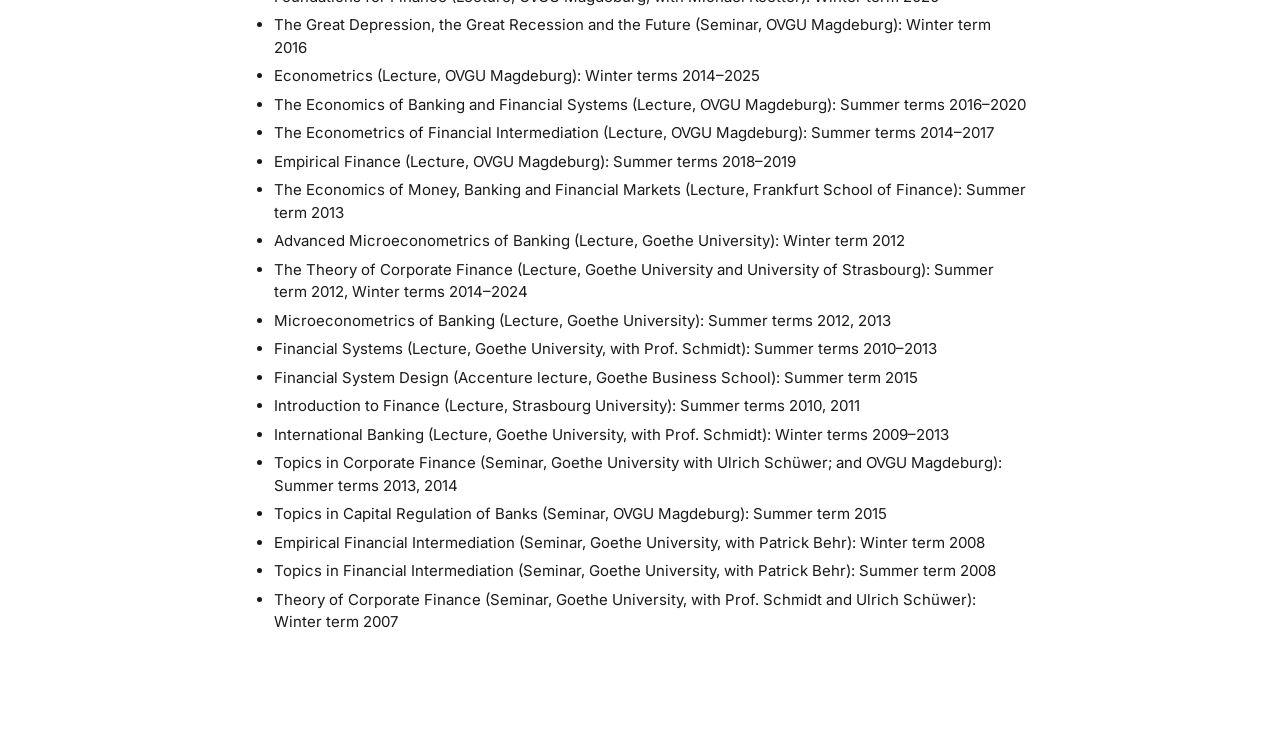
==== commit c81093b1: "add 2026 talk" ====
--- a/cv.html
+++ b/cv.html
@@ -128,6 +128,7 @@
       <h2>Talks and Presentations</h2>
       <p class="note">Talks and presentations of papers by co-authors are not listed.</p>
       <ul class="tight talks">
+        <li><strong>2026:</strong> Finance Seminar Series, Humboldt University</li>
         <li><strong>2023:</strong> Workshop on Banking and Society, Strasbourg University</li>
         <li><strong>2022:</strong> Brownbag Series, IWH</li>
         <li><strong>2021:</strong> Brownbag Series, IWH; Finance Seminar Series, Strasbourg University; Finance Seminar Series, University of Bath; Finance Seminar Series, Humboldt University</li>
